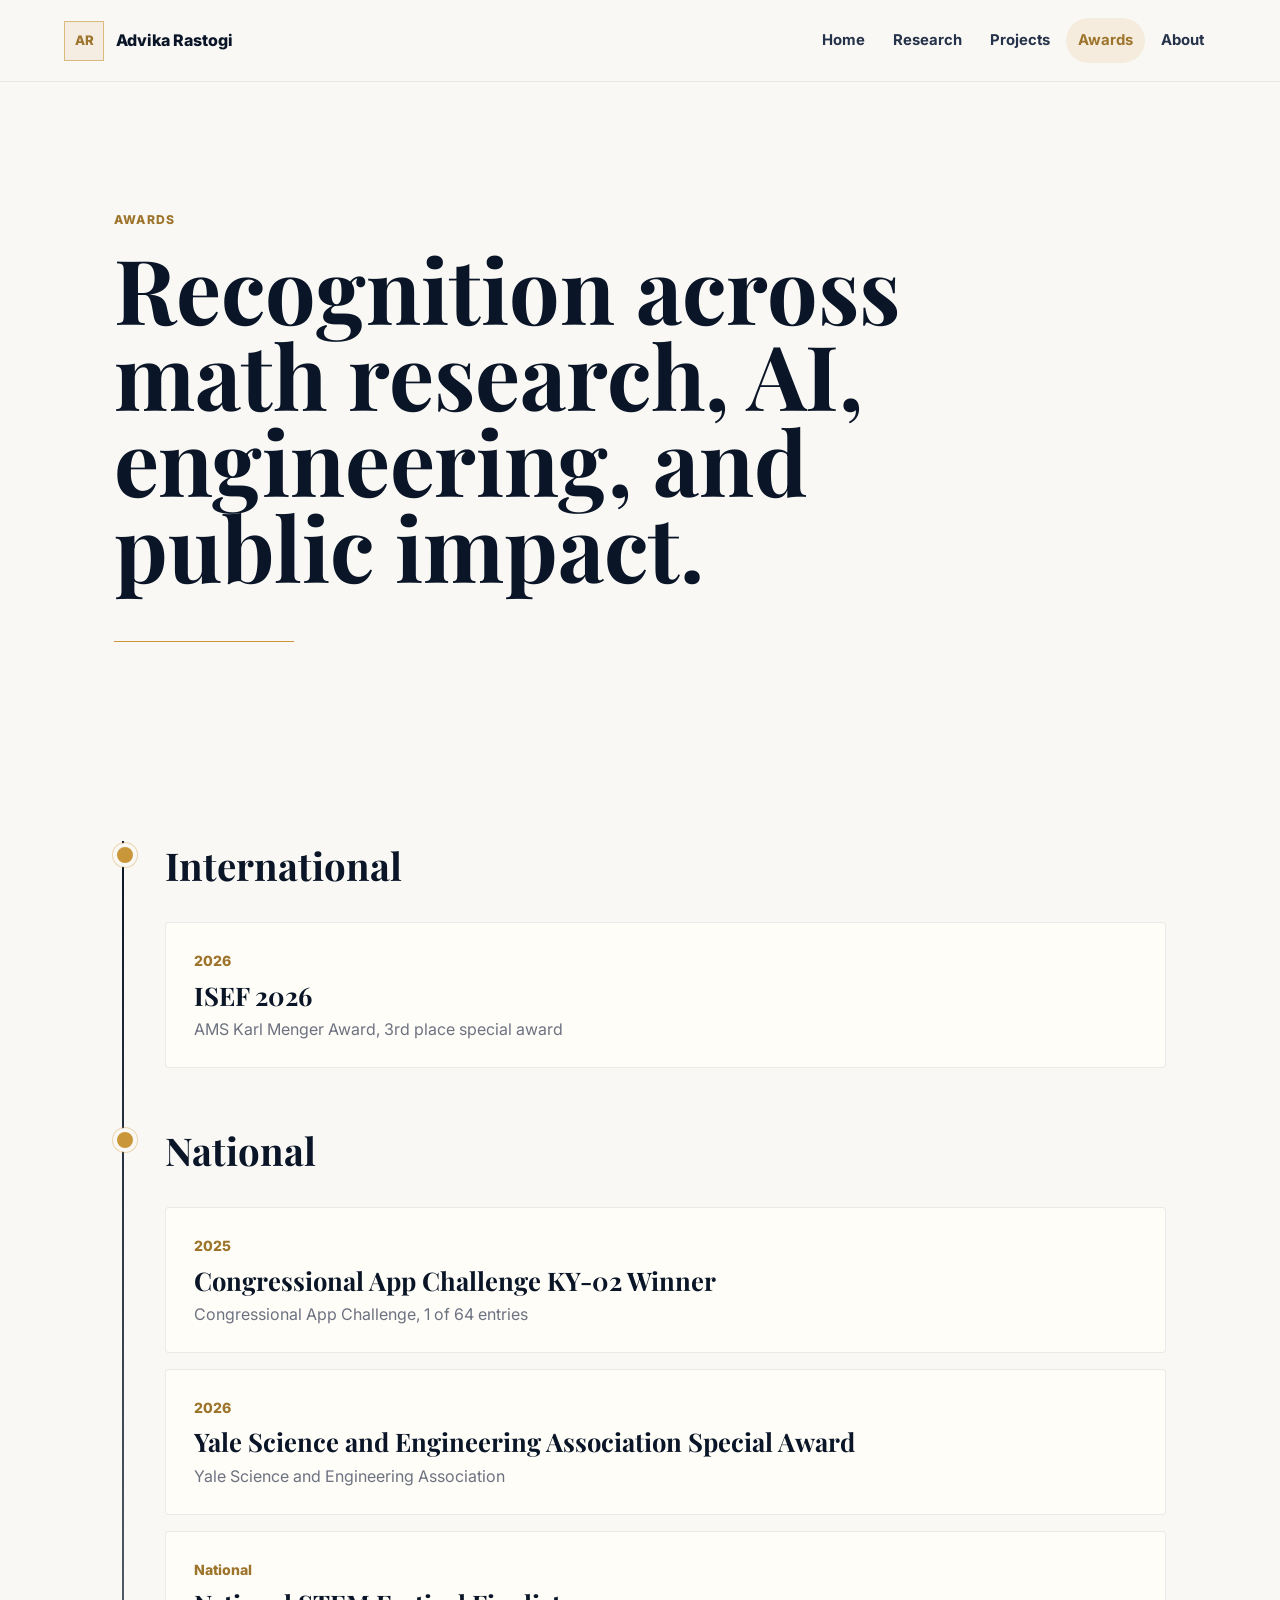
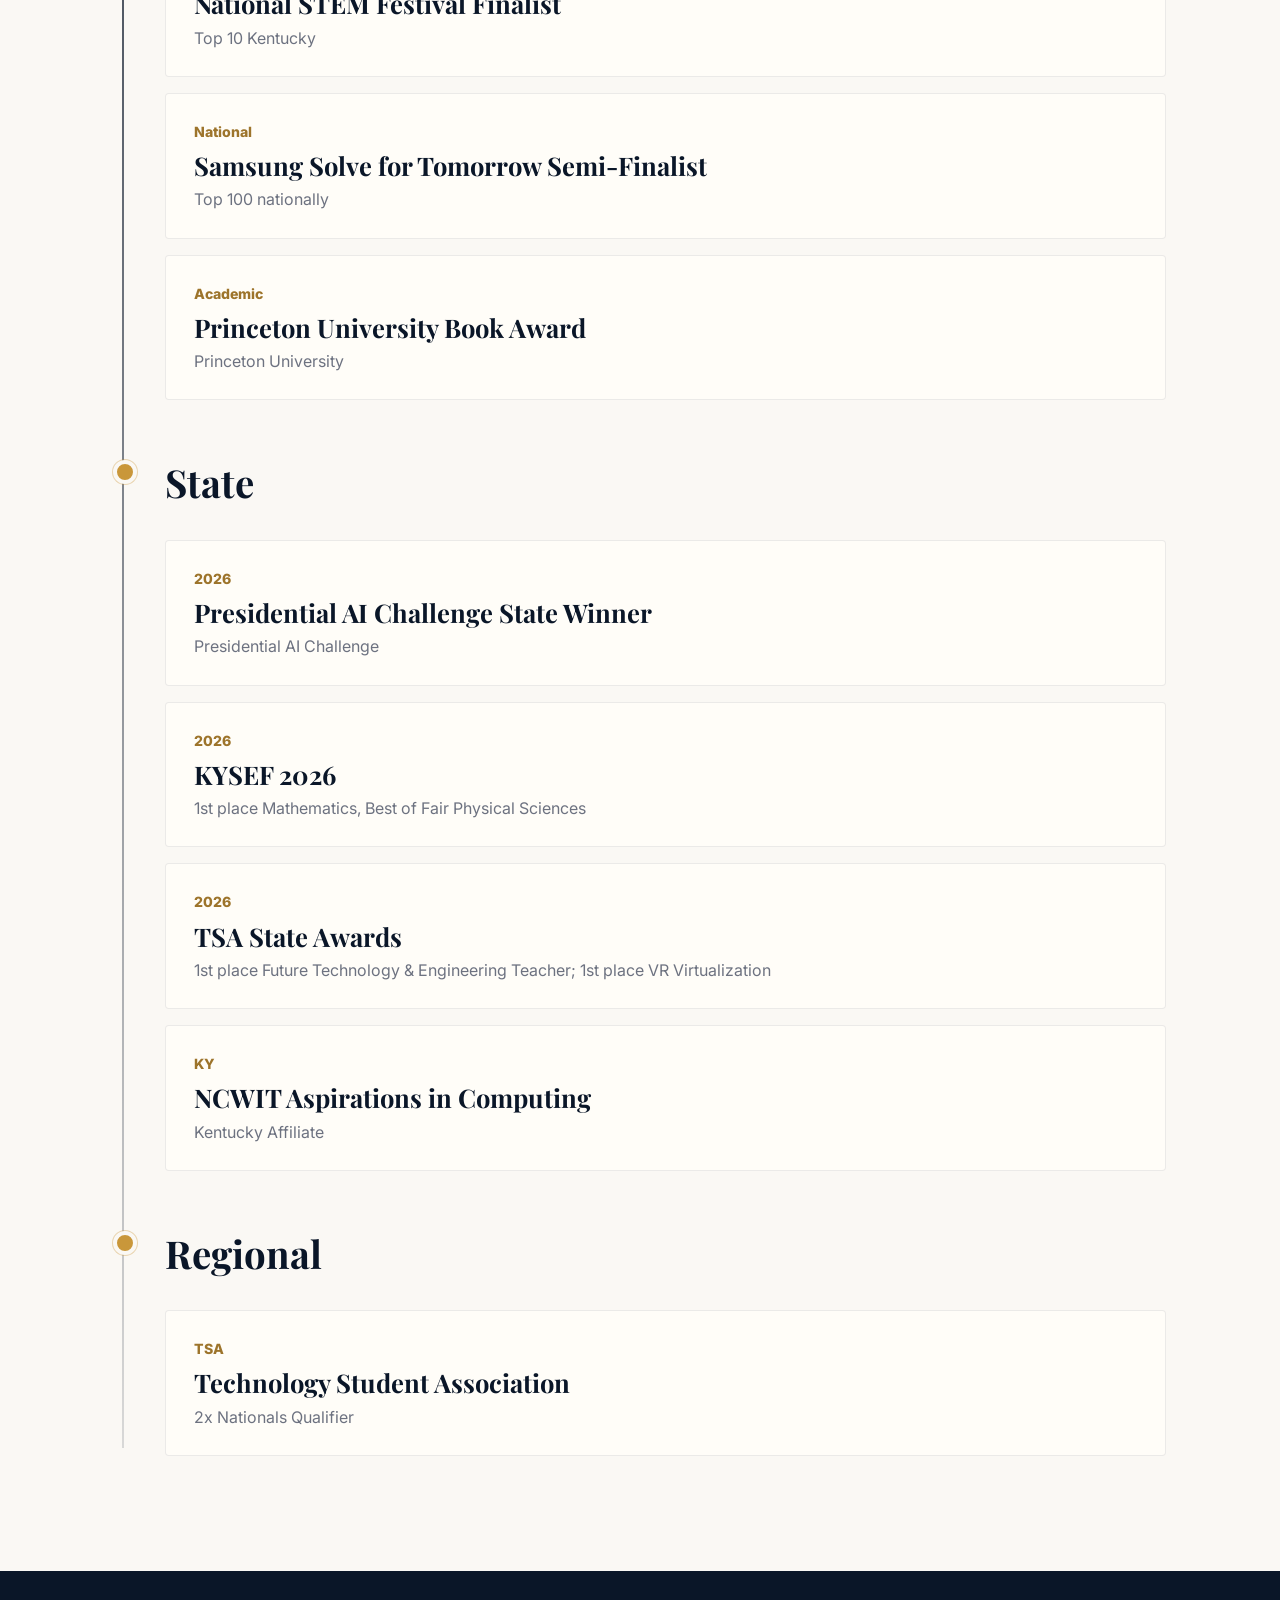
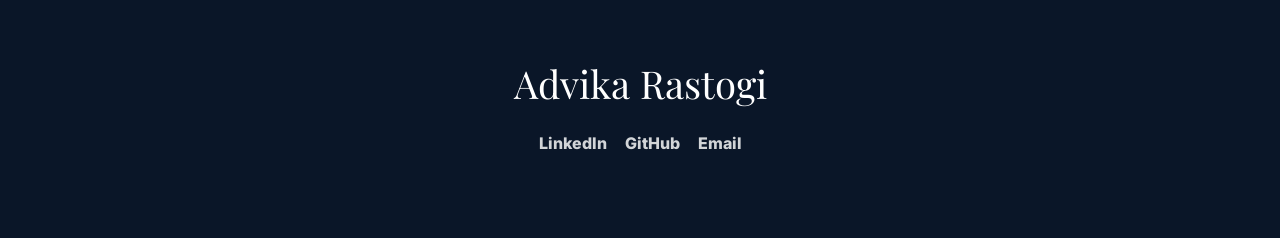
==== awards.html @ 5e6feca5 "Add files via upload" ====
<!doctype html>
<html lang="en">
  <head>
    <meta charset="utf-8">
    <meta name="viewport" content="width=device-width, initial-scale=1">
    <title>Awards | Advika Rastogi</title>
    <meta name="description" content="Awards and recognition earned by Advika Rastogi in research, AI, engineering, and STEM leadership.">
    <link rel="preconnect" href="https://fonts.googleapis.com">
    <link rel="preconnect" href="https://fonts.gstatic.com" crossorigin>
    <link href="https://fonts.googleapis.com/css2?family=Inter:wght@400;500;600;700;800&family=Playfair+Display:wght@600;700;800&display=swap" rel="stylesheet">
    <link rel="stylesheet" href="styles.css">
  </head>
  <body>
    <header class="site-header">
      <a class="brand" href="index.html"><span class="brand-mark">AR</span><span>Advika Rastogi</span></a>
      <button class="nav-toggle" type="button" aria-label="Open navigation" aria-expanded="false"><span></span><span></span><span></span></button>
      <nav class="site-nav" aria-label="Primary navigation">
        <a href="index.html">Home</a>
        <a href="research.html">Research</a>
        <a href="projects.html">Projects</a>
        <a href="awards.html">Awards</a>
        <a href="about.html">About</a>
      </nav>
    </header>

    <main>
      <section class="page-hero">
        <p class="eyebrow reveal">Awards</p>
        <h1 class="reveal">Recognition across math research, AI, engineering, and public impact.</h1>
      </section>

      <section class="section cream-section">
        <div class="tiered-timeline">
          <section class="award-tier reveal">
            <h2>International</h2>
            <article class="timeline-item"><span>2026</span><h3>ISEF 2026</h3><p>AMS Karl Menger Award, 3rd place special award</p></article>
          </section>
          <section class="award-tier reveal">
            <h2>National</h2>
            <article class="timeline-item"><span>2025</span><h3>Congressional App Challenge KY-02 Winner</h3><p>Congressional App Challenge, 1 of 64 entries</p></article>
            <article class="timeline-item"><span>2026</span><h3>Yale Science and Engineering Association Special Award</h3><p>Yale Science and Engineering Association</p></article>
            <article class="timeline-item"><span>National</span><h3>National STEM Festival Finalist</h3><p>Top 10 Kentucky</p></article>
            <article class="timeline-item"><span>National</span><h3>Samsung Solve for Tomorrow Semi-Finalist</h3><p>Top 100 nationally</p></article>
            <article class="timeline-item"><span>Academic</span><h3>Princeton University Book Award</h3><p>Princeton University</p></article>
          </section>
          <section class="award-tier reveal">
            <h2>State</h2>
            <article class="timeline-item"><span>2026</span><h3>Presidential AI Challenge State Winner</h3><p>Presidential AI Challenge</p></article>
            <article class="timeline-item"><span>2026</span><h3>KYSEF 2026</h3><p>1st place Mathematics, Best of Fair Physical Sciences</p></article>
            <article class="timeline-item"><span>2026</span><h3>TSA State Awards</h3><p>1st place Future Technology & Engineering Teacher; 1st place VR Virtualization</p></article>
            <article class="timeline-item"><span>KY</span><h3>NCWIT Aspirations in Computing</h3><p>Kentucky Affiliate</p></article>
          </section>
          <section class="award-tier reveal">
            <h2>Regional</h2>
            <article class="timeline-item"><span>TSA</span><h3>Technology Student Association</h3><p>2x Nationals Qualifier</p></article>
          </section>
        </div>
      </section>
    </main>

    <footer class="site-footer">
      <p>Advika Rastogi</p>
      <div><a href="#" aria-disabled="true">LinkedIn</a><a href="#" aria-disabled="true">GitHub</a><a href="mailto:advika@example.com">Email</a></div>
    </footer>
    <script src="script.js"></script>
  </body>
</html>
---- styles.css ----
:root {
  --cream: #faf8f4;
  --cream-2: #f1eadf;
  --warm-card: #fffdf8;
  --navy: #0a1628;
  --navy-soft: #24324a;
  --muted: #6d7280;
  --gold: #c9973a;
  --gold-dark: #9d742b;
  --line: rgba(10, 22, 40, 0.12);
  --white: #ffffff;
  --shadow: 0 18px 50px rgba(31, 23, 10, 0.09);
  --shadow-strong: 0 24px 68px rgba(31, 23, 10, 0.16);
}

* {
  box-sizing: border-box;
}

html {
  scroll-behavior: smooth;
}

body {
  margin: 0;
  color: var(--navy);
  background: var(--cream);
  font-family: "Inter", Arial, sans-serif;
  line-height: 1.7;
}

a {
  color: inherit;
  text-decoration: none;
}

p,
h1,
h2,
h3 {
  margin-top: 0;
}

p {
  color: var(--muted);
}

h1,
h2,
h3 {
  color: var(--navy);
  font-family: "Playfair Display", Georgia, serif;
  letter-spacing: 0;
}

.site-header {
  position: sticky;
  top: 0;
  z-index: 20;
  display: flex;
  align-items: center;
  justify-content: space-between;
  gap: 28px;
  padding: 18px clamp(20px, 5vw, 76px);
  background: rgba(250, 248, 244, 0.9);
  border-bottom: 1px solid rgba(10, 22, 40, 0.08);
  backdrop-filter: blur(16px);
}

.brand {
  display: inline-flex;
  align-items: center;
  gap: 12px;
  color: var(--navy);
  font-weight: 800;
}

.brand-mark {
  display: inline-grid;
  place-items: center;
  width: 40px;
  height: 40px;
  border: 1px solid rgba(201, 151, 58, 0.6);
  color: var(--gold-dark);
  background: rgba(201, 151, 58, 0.1);
  font-size: 0.82rem;
}

.site-nav {
  display: flex;
  align-items: center;
  gap: 4px;
}

.site-nav a {
  padding: 10px 12px;
  border-radius: 999px;
  color: var(--navy-soft);
  font-size: 0.93rem;
  font-weight: 700;
  transition: color 180ms ease, background 180ms ease;
}

.site-nav a:hover,
.site-nav a.active {
  color: var(--gold-dark);
  background: rgba(201, 151, 58, 0.12);
}

.nav-toggle {
  display: none;
  width: 44px;
  height: 44px;
  border: 1px solid var(--line);
  background: transparent;
  border-radius: 999px;
  cursor: pointer;
}

.nav-toggle span {
  display: block;
  width: 18px;
  height: 2px;
  margin: 4px auto;
  background: var(--navy);
}

.photo-hero {
  position: relative;
  min-height: calc(100vh - 78px);
  display: grid;
  align-items: center;
  overflow: hidden;
  padding: clamp(96px, 14vw, 172px) clamp(20px, 5vw, 76px);
  background:
    linear-gradient(90deg, rgba(10, 22, 40, 0.92) 0%, rgba(10, 22, 40, 0.76) 46%, rgba(10, 22, 40, 0.32) 100%),
    url("https://images.unsplash.com/photo-1506744038136-46273834b3fb?auto=format&fit=crop&w=2200&q=82") center / cover;
}

.photo-hero::after {
  content: "";
  position: absolute;
  inset: 0;
  pointer-events: none;
  background-image:
    linear-gradient(30deg, rgba(255, 255, 255, 0.07) 1px, transparent 1px),
    linear-gradient(120deg, rgba(201, 151, 58, 0.08) 1px, transparent 1px);
  background-size: 78px 78px;
  opacity: 0.28;
  animation: drift 28s linear infinite;
}

@keyframes drift {
  from { transform: translate3d(0, 0, 0); }
  to { transform: translate3d(-78px, 0, 0); }
}

.hero-content {
  position: relative;
  z-index: 1;
  width: min(100%, 1180px);
  max-width: 1180px;
  margin: 0 auto;
}

.hero-content.minimal {
  max-width: 900px;
}

.hero h1 {
  margin-bottom: 16px;
  color: var(--white);
  font-size: clamp(4rem, 10vw, 9rem);
  line-height: 0.9;
}

.tagline {
  margin-bottom: 20px;
  color: var(--white);
  font-family: "Playfair Display", Georgia, serif;
  font-size: clamp(2.1rem, 5vw, 5rem);
  font-weight: 700;
  line-height: 1;
}

.hero-copy {
  max-width: 720px;
  color: rgba(255, 255, 255, 0.82);
  font-size: clamp(1.05rem, 1.7vw, 1.28rem);
}

.hero-actions {
  display: flex;
  flex-wrap: wrap;
  gap: 14px;
  margin-top: 38px;
}

.page-hero,
.section {
  max-width: 1180px;
  margin: 0 auto;
  padding-left: clamp(20px, 5vw, 76px);
  padding-right: clamp(20px, 5vw, 76px);
}

.page-hero {
  padding-top: clamp(78px, 10vw, 132px);
  padding-bottom: clamp(42px, 6vw, 76px);
  background: var(--cream);
}

.page-hero::after {
  content: "";
  display: block;
  width: min(100%, 180px);
  height: 1px;
  margin-top: clamp(28px, 5vw, 52px);
  background: var(--gold);
}

.page-hero h1 {
  max-width: 900px;
  margin-bottom: 20px;
  font-size: clamp(3rem, 7vw, 6.2rem);
  line-height: 0.96;
}

.page-copy {
  max-width: 760px;
  color: var(--muted);
  font-size: clamp(1.05rem, 1.5vw, 1.22rem);
}

.section {
  padding-top: clamp(70px, 9vw, 124px);
  padding-bottom: clamp(70px, 9vw, 124px);
}

.section-tight {
  padding-top: clamp(22px, 4vw, 52px);
}

.cream-section {
  background: var(--cream);
}

.section-heading {
  max-width: 780px;
  margin-bottom: clamp(30px, 5vw, 58px);
}

.section-heading h2 {
  margin: 0;
  color: var(--navy);
  font-size: clamp(2.1rem, 4vw, 4rem);
  line-height: 1.02;
}

.eyebrow,
.card-kicker {
  display: block;
  margin: 0 0 14px;
  color: var(--gold-dark);
  font-size: 0.76rem;
  font-weight: 800;
  letter-spacing: 0.1em;
  text-transform: uppercase;
}

.button {
  display: inline-flex;
  align-items: center;
  justify-content: center;
  min-height: 48px;
  padding: 0 19px;
  border: 1px solid var(--gold);
  border-radius: 999px;
  color: var(--navy);
  background: var(--gold);
  font-weight: 800;
  transition: transform 180ms ease, box-shadow 180ms ease, background 180ms ease, border-color 180ms ease;
}

.button:hover {
  transform: translateY(-2px);
  box-shadow: 0 16px 32px rgba(157, 116, 43, 0.2);
}

.button.secondary {
  color: var(--white);
  border-color: rgba(255, 255, 255, 0.7);
  background: transparent;
}

.button.small {
  min-height: 40px;
  margin-top: auto;
  padding-inline: 16px;
  font-size: 0.9rem;
}

.button.outline-gold {
  color: var(--gold-dark);
  background: transparent;
}

.button.disabled {
  opacity: 0.7;
  cursor: default;
}

.button.disabled:hover {
  transform: none;
  box-shadow: none;
}

.bio-block {
  max-width: 980px;
  padding: clamp(28px, 4vw, 48px) 0 clamp(28px, 4vw, 48px) clamp(24px, 4vw, 44px);
  border-left: 4px solid var(--gold);
}

.bio-block p {
  max-width: 900px;
  margin-bottom: 18px;
  color: var(--navy-soft);
  font-size: clamp(1.2rem, 2vw, 1.58rem);
  line-height: 1.58;
}

.bio-block p:last-child {
  margin-bottom: 0;
}

.stats-grid,
.featured-grid,
.project-grid {
  display: grid;
  gap: 22px;
}

.stats-grid {
  grid-template-columns: repeat(4, minmax(0, 1fr));
}

.featured-grid {
  grid-template-columns: repeat(3, minmax(0, 1fr));
}

.project-grid {
  grid-template-columns: repeat(2, minmax(0, 1fr));
}

.metric-card,
.editorial-card,
.research-card,
.project-card,
.timeline-item,
.contact-card {
  border: 1px solid rgba(10, 22, 40, 0.06);
  border-radius: 4px;
  background: var(--warm-card);
  box-shadow: var(--shadow);
  transition: transform 180ms ease, box-shadow 180ms ease;
}

.metric-card:hover,
.editorial-card:hover,
.research-card:hover,
.project-card:hover,
.timeline-item:hover,
.contact-card:hover {
  transform: translateY(-4px);
  box-shadow: var(--shadow-strong);
}

.metric-card {
  min-height: 192px;
  padding: 30px;
}

.metric {
  display: block;
  margin-bottom: 18px;
  color: var(--navy);
  font-family: "Playfair Display", Georgia, serif;
  font-size: clamp(2.8rem, 5vw, 4.8rem);
  font-weight: 800;
  line-height: 0.95;
}

.metric-label {
  display: block;
  color: var(--muted);
  font-weight: 700;
  line-height: 1.35;
}

.editorial-card,
.project-card {
  min-height: 300px;
  display: flex;
  flex-direction: column;
  align-items: flex-start;
  padding: clamp(28px, 4vw, 40px);
  background: #fffaf0;
}

.editorial-card h3,
.project-card h2 {
  margin-bottom: 14px;
  font-size: clamp(1.6rem, 2.5vw, 2.35rem);
  line-height: 1.08;
}

.editorial-card p,
.project-card p {
  margin-bottom: 24px;
}

.text-link {
  margin-top: auto;
  color: var(--gold-dark);
  font-weight: 800;
}

.text-link:hover {
  color: var(--navy);
}

.research-list {
  display: grid;
  gap: clamp(30px, 5vw, 56px);
}

.research-card {
  padding: clamp(34px, 5vw, 58px);
  border-top: 4px solid var(--gold);
}

.research-card h2 {
  max-width: 980px;
  margin-bottom: 20px;
  font-size: clamp(1.85rem, 3.4vw, 3.35rem);
  line-height: 1.04;
}

.research-card p {
  max-width: 920px;
  margin-bottom: 16px;
}

.chip-list {
  display: flex;
  flex-wrap: wrap;
  gap: 10px;
  margin-top: 26px;
}

.chip-list span {
  display: inline-flex;
  align-items: center;
  min-height: 33px;
  padding: 6px 11px;
  border-radius: 999px;
  color: var(--navy);
  background: rgba(10, 22, 40, 0.08);
  font-size: 0.85rem;
  font-weight: 800;
}

.project-card .chip-list {
  margin-bottom: 28px;
}

.project-card .button.disabled {
  color: var(--gold-dark);
  background: transparent;
}

.tiered-timeline {
  position: relative;
  display: grid;
  gap: 50px;
  padding-left: clamp(24px, 4vw, 52px);
}

.tiered-timeline::before {
  content: "";
  position: absolute;
  left: 8px;
  top: 8px;
  bottom: 8px;
  width: 2px;
  background: linear-gradient(180deg, var(--navy), rgba(10, 22, 40, 0.14));
}

.award-tier {
  position: relative;
  display: grid;
  gap: 16px;
}

.award-tier::before {
  content: "";
  position: absolute;
  left: calc(clamp(24px, 4vw, 52px) * -1 - 1px);
  top: 10px;
  width: 16px;
  height: 16px;
  border: 4px solid var(--cream);
  border-radius: 50%;
  background: var(--gold);
  box-shadow: 0 0 0 1px rgba(201, 151, 58, 0.36);
}

.award-tier > h2 {
  margin-bottom: 8px;
  color: var(--navy);
  font-size: clamp(1.7rem, 3vw, 2.9rem);
}

.timeline-item {
  padding: 24px 28px;
  box-shadow: none;
  border: 1px solid rgba(10, 22, 40, 0.08);
}

.timeline-item span {
  color: var(--gold-dark);
  font-size: 0.88rem;
  font-weight: 800;
}

.timeline-item h3 {
  margin: 6px 0 6px;
  font-size: clamp(1.25rem, 2vw, 1.75rem);
  line-height: 1.15;
}

.timeline-item p {
  margin-bottom: 0;
}

.about-title h1 {
  font-size: clamp(4rem, 10vw, 9rem);
}

.two-column {
  display: grid;
  grid-template-columns: minmax(0, 1.25fr) minmax(320px, 0.75fr);
  gap: clamp(34px, 7vw, 90px);
  align-items: start;
}

.about-copy > p {
  max-width: 760px;
  margin-bottom: 20px;
  color: var(--navy-soft);
  font-size: clamp(1.08rem, 1.6vw, 1.28rem);
}

.info-stack {
  display: grid;
  gap: 36px;
  margin-top: clamp(36px, 5vw, 64px);
}

.info-stack h2 {
  margin-bottom: 12px;
  color: var(--navy);
  font-size: clamp(1.45rem, 2.4vw, 2.2rem);
}

.contact-card {
  position: sticky;
  top: 104px;
  padding: clamp(30px, 4vw, 42px);
}

.contact-card h2 {
  margin-bottom: 22px;
  font-size: clamp(1.65rem, 2.8vw, 2.7rem);
  line-height: 1.08;
}

.contact-card a {
  color: var(--gold-dark);
  font-weight: 800;
}

.contact-actions {
  display: flex;
  flex-wrap: wrap;
  gap: 12px;
  margin-top: 28px;
}

.site-footer {
  display: grid;
  place-items: center;
  gap: 14px;
  padding: clamp(48px, 7vw, 80px) clamp(20px, 5vw, 76px);
  color: rgba(255, 255, 255, 0.78);
  background: var(--navy);
  text-align: center;
}

.site-footer p {
  margin: 0;
  color: var(--white);
  font-family: "Playfair Display", Georgia, serif;
  font-size: clamp(1.6rem, 3vw, 2.6rem);
}

.site-footer div {
  display: flex;
  flex-wrap: wrap;
  justify-content: center;
  gap: 18px;
}

.site-footer a {
  color: rgba(255, 255, 255, 0.82);
  font-weight: 800;
}

.site-footer a:hover {
  color: var(--gold);
}

.reveal {
  opacity: 0;
  transform: translateY(22px);
  transition: opacity 680ms ease, transform 680ms ease;
}

.reveal.visible {
  opacity: 1;
  transform: translateY(0);
}

@media (max-width: 1020px) {
  .stats-grid,
  .featured-grid,
  .project-grid,
  .two-column {
    grid-template-columns: 1fr;
  }

  .contact-card {
    position: static;
  }
}

@media (max-width: 880px) {
  .nav-toggle {
    display: block;
  }

  .site-nav {
    position: absolute;
    left: 20px;
    right: 20px;
    top: 72px;
    display: none;
    flex-direction: column;
    align-items: stretch;
    padding: 12px;
    border: 1px solid rgba(10, 22, 40, 0.1);
    border-radius: 16px;
    background: rgba(250, 248, 244, 0.98);
  }

  .site-nav.open {
    display: flex;
  }

  .site-nav a {
    padding: 12px;
  }

  .photo-hero {
    min-height: auto;
  }
}

@media (max-width: 560px) {
  .site-header {
    padding: 14px 16px;
  }

  .brand span:last-child {
    display: none;
  }

  .site-nav {
    left: 16px;
    right: 16px;
  }

  .hero-actions,
  .contact-actions {
    align-items: stretch;
    flex-direction: column;
  }

  .button {
    width: 100%;
  }

  .bio-block {
    padding-left: 22px;
  }

  .tiered-timeline {
    padding-left: 24px;
  }

  .award-tier::before {
    left: -24px;
  }
}

@media (prefers-reduced-motion: reduce) {
  html {
    scroll-behavior: auto;
  }

  *,
  *::before,
  *::after {
    animation-duration: 0.01ms !important;
    animation-iteration-count: 1 !important;
    transition-duration: 0.01ms !important;
  }

  .reveal {
    opacity: 1;
    transform: none;
  }
}
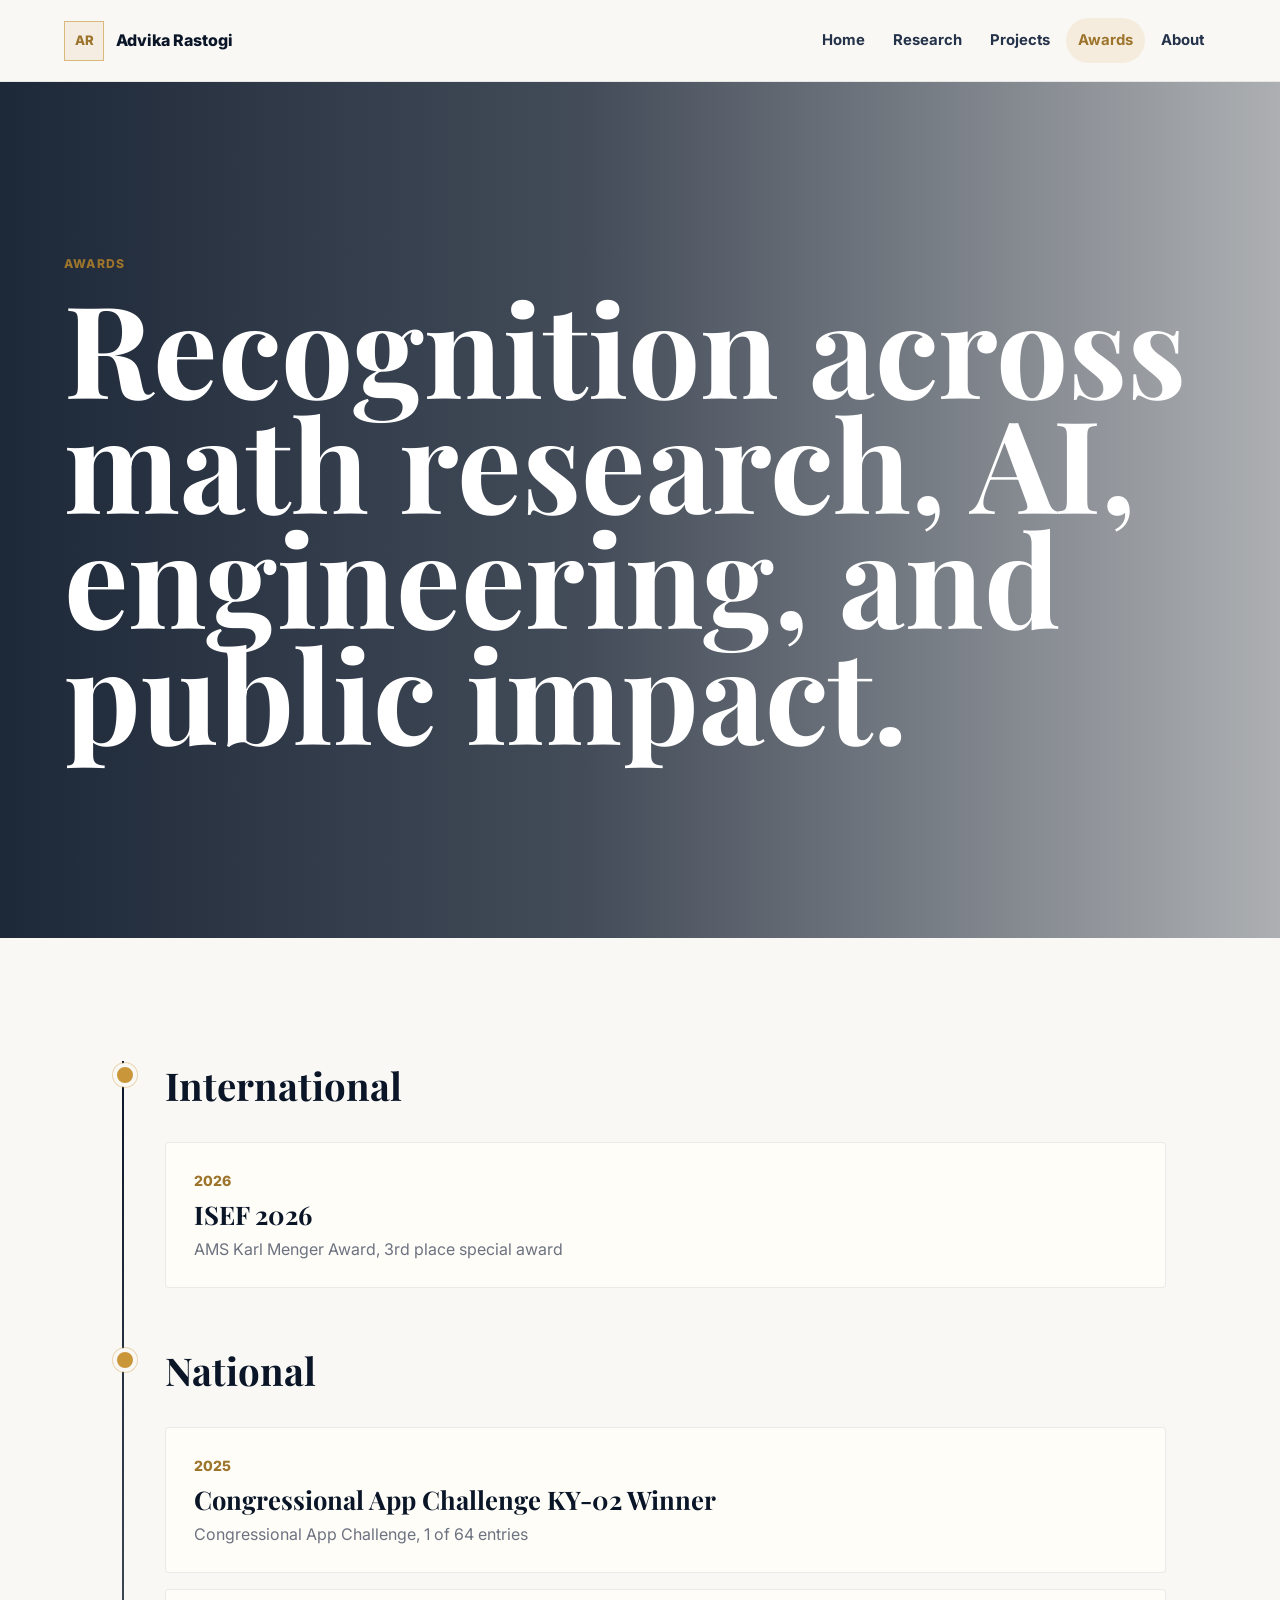
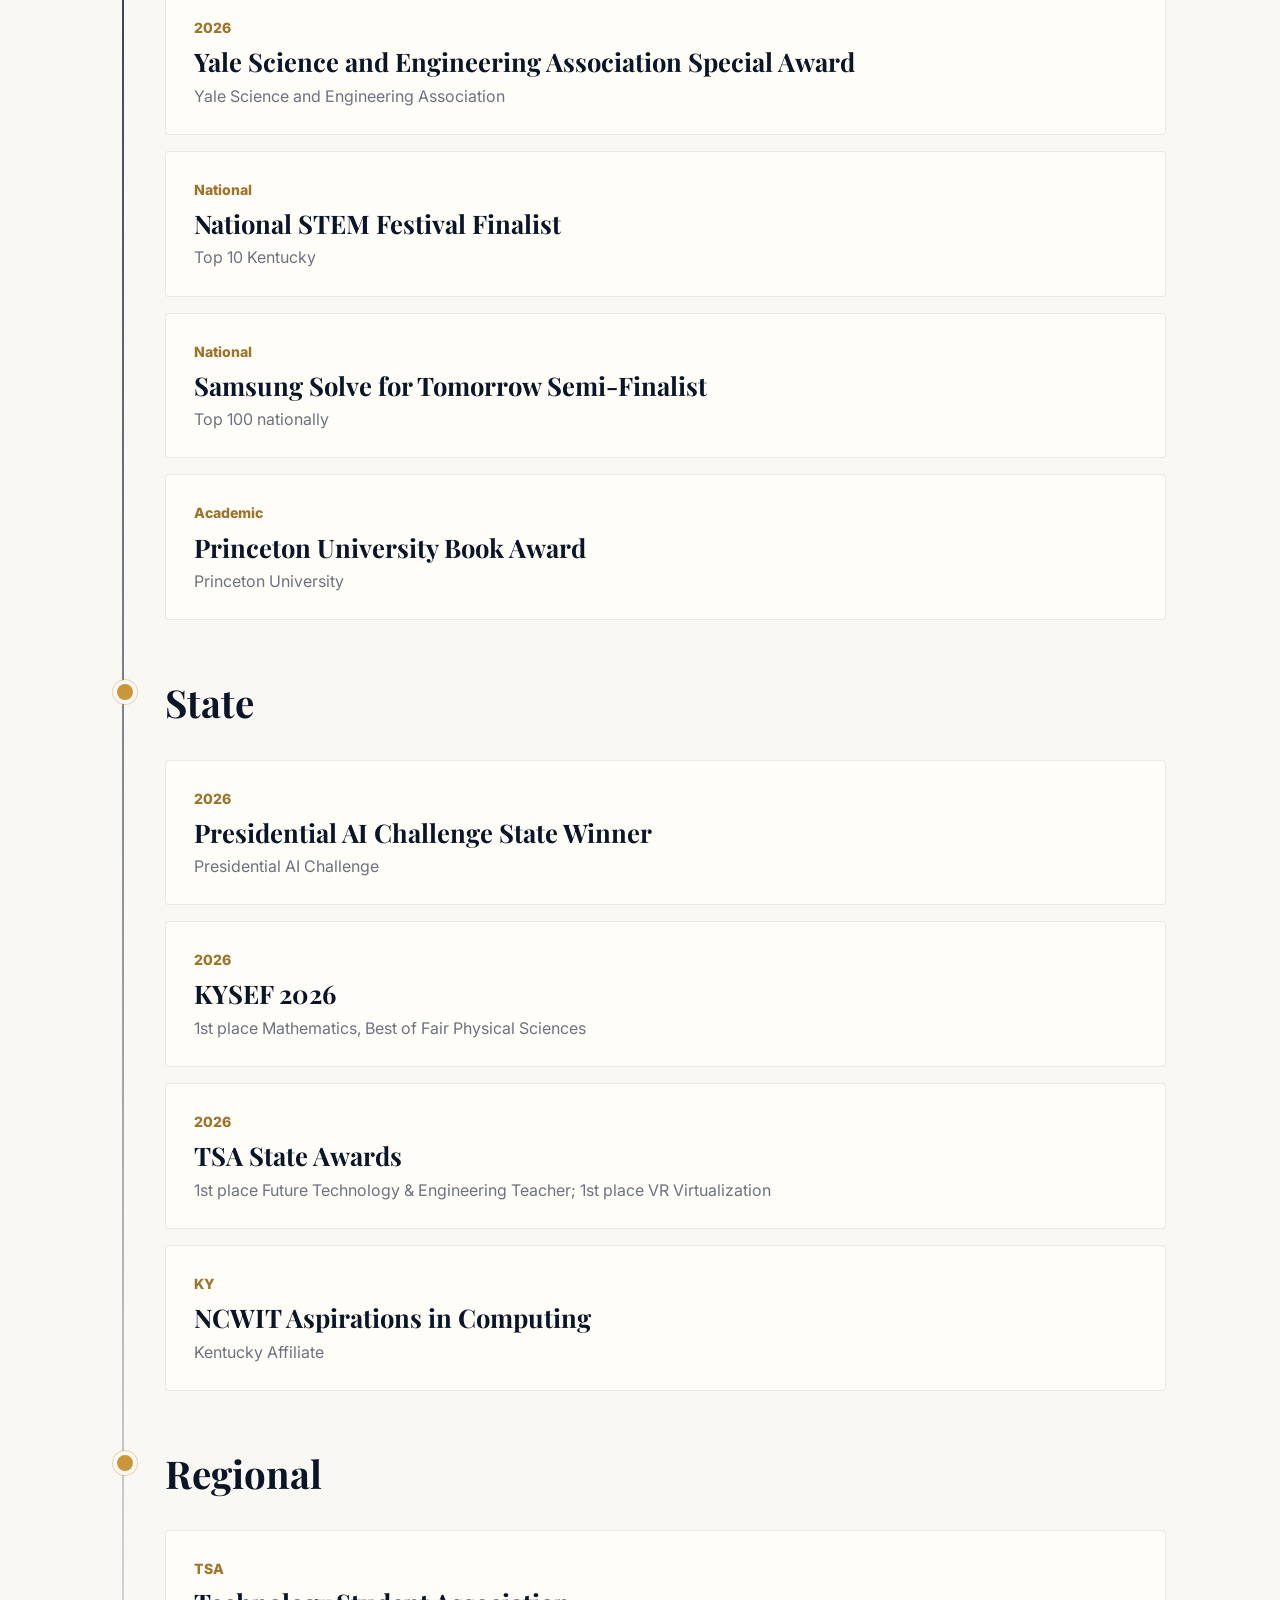
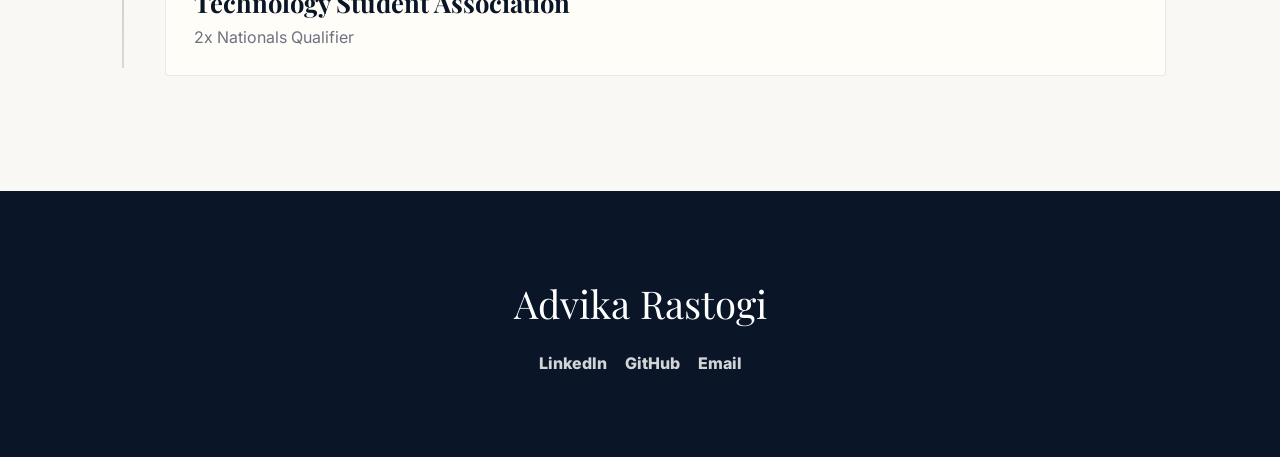
==== commit 6b430fa4: "Change section class from 'page-hero' to 'photo-hero'" ====
--- a/awards.html
+++ b/awards.html
@@ -24,7 +24,7 @@
     </header>
 
     <main>
-      <section class="page-hero">
+      <section class="hero photo-hero">
         <p class="eyebrow reveal">Awards</p>
         <h1 class="reveal">Recognition across math research, AI, engineering, and public impact.</h1>
       </section>
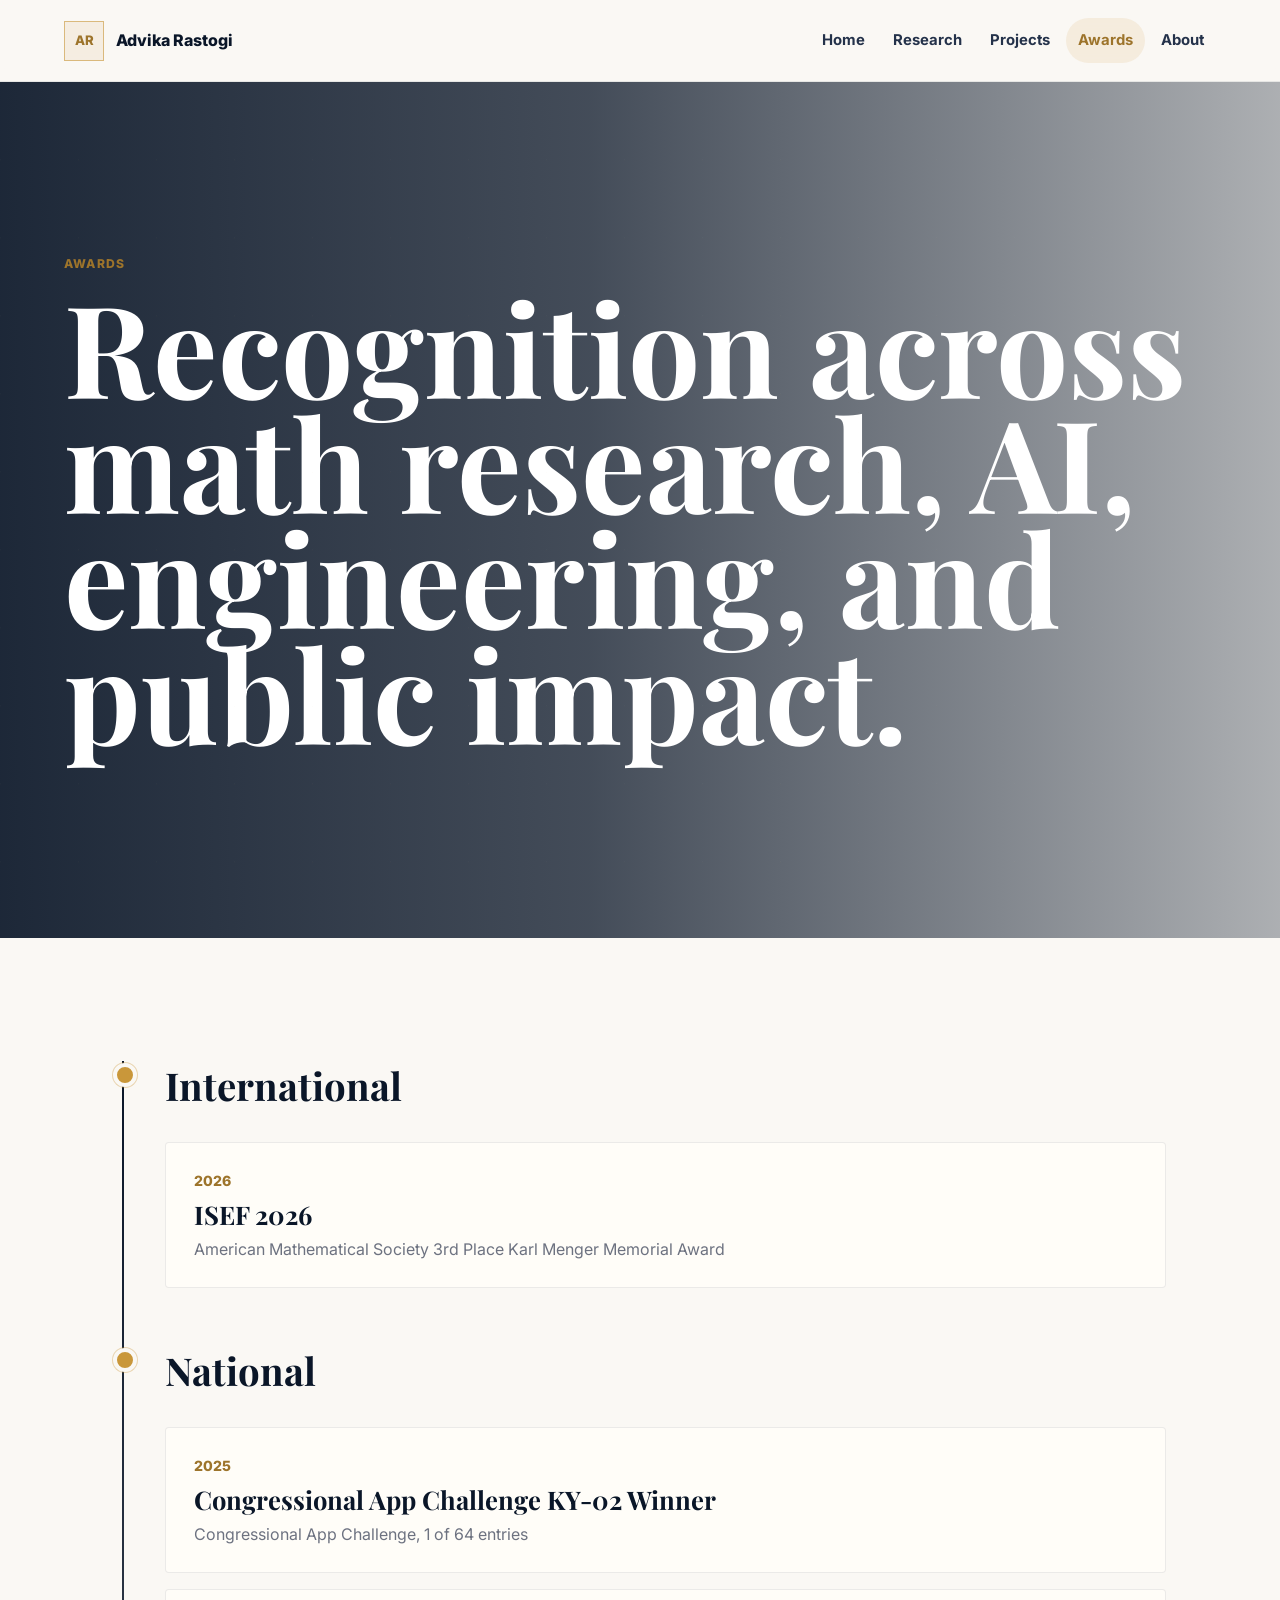
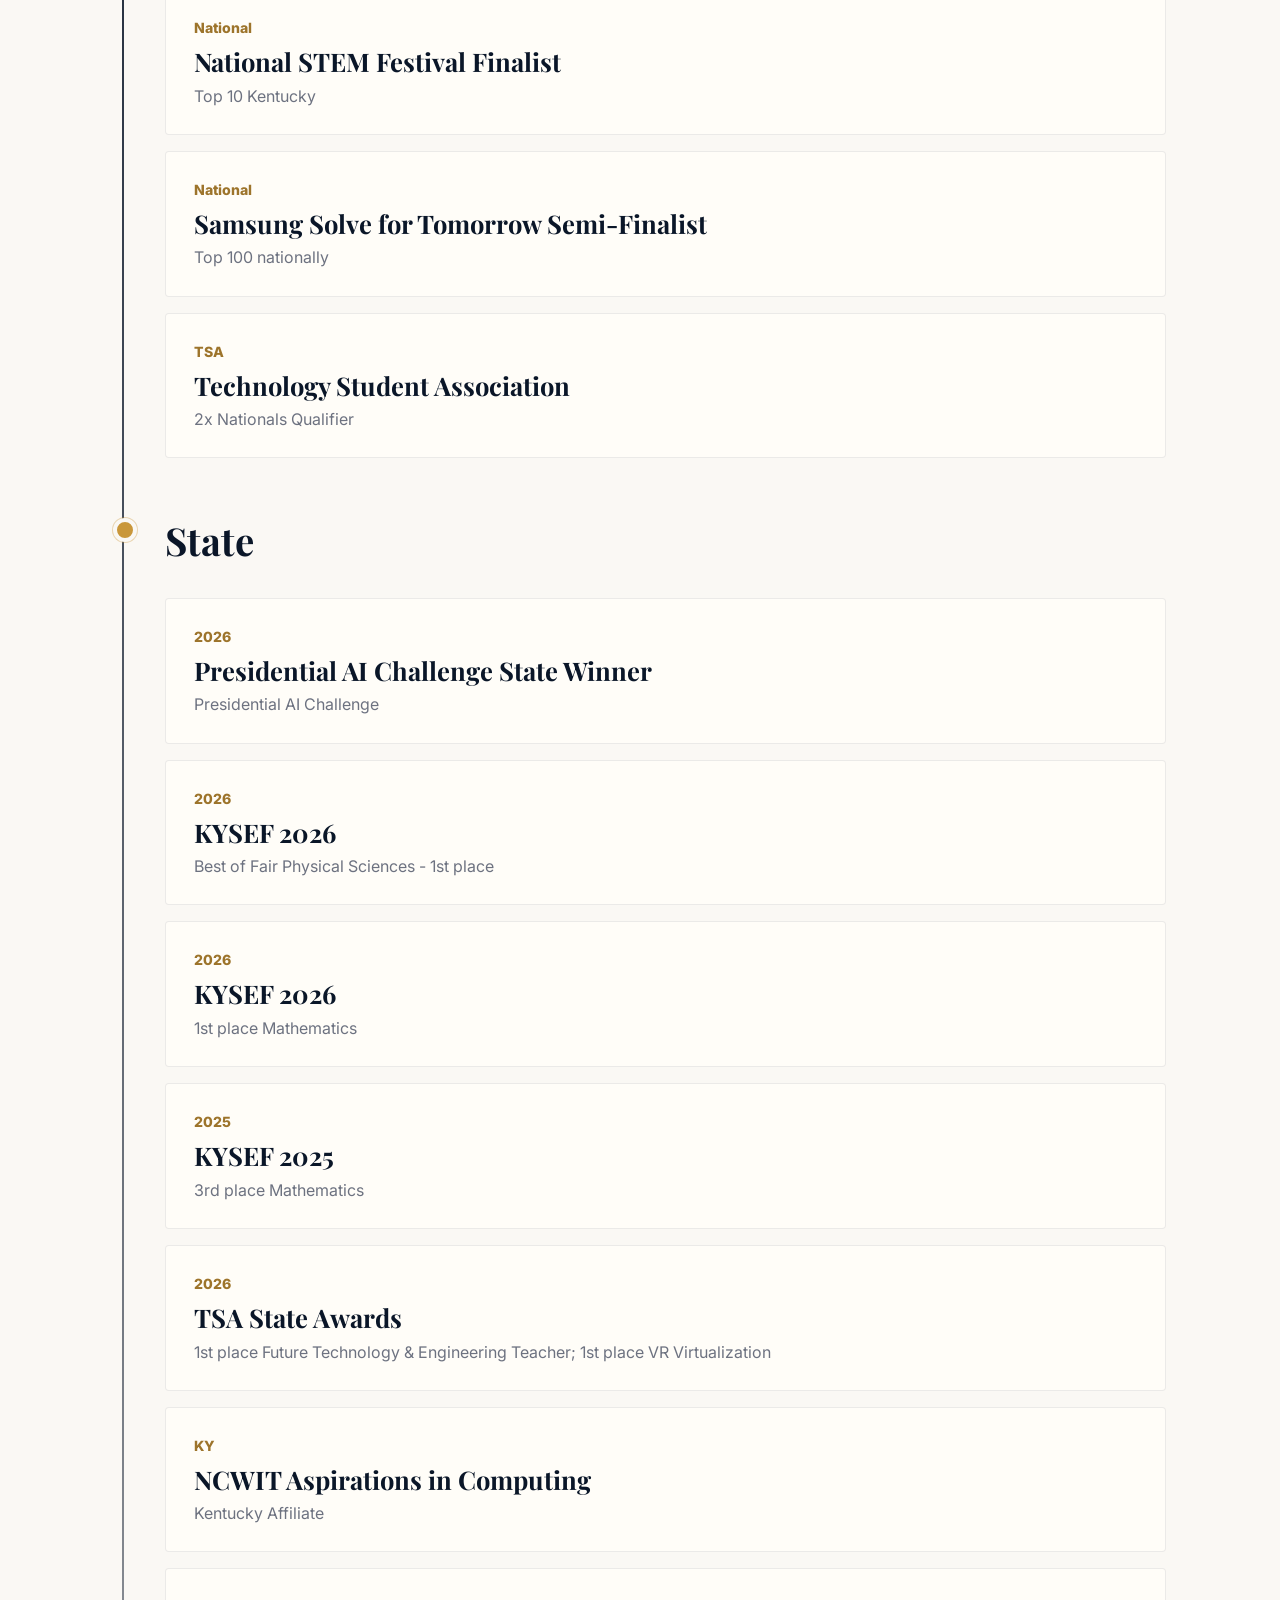
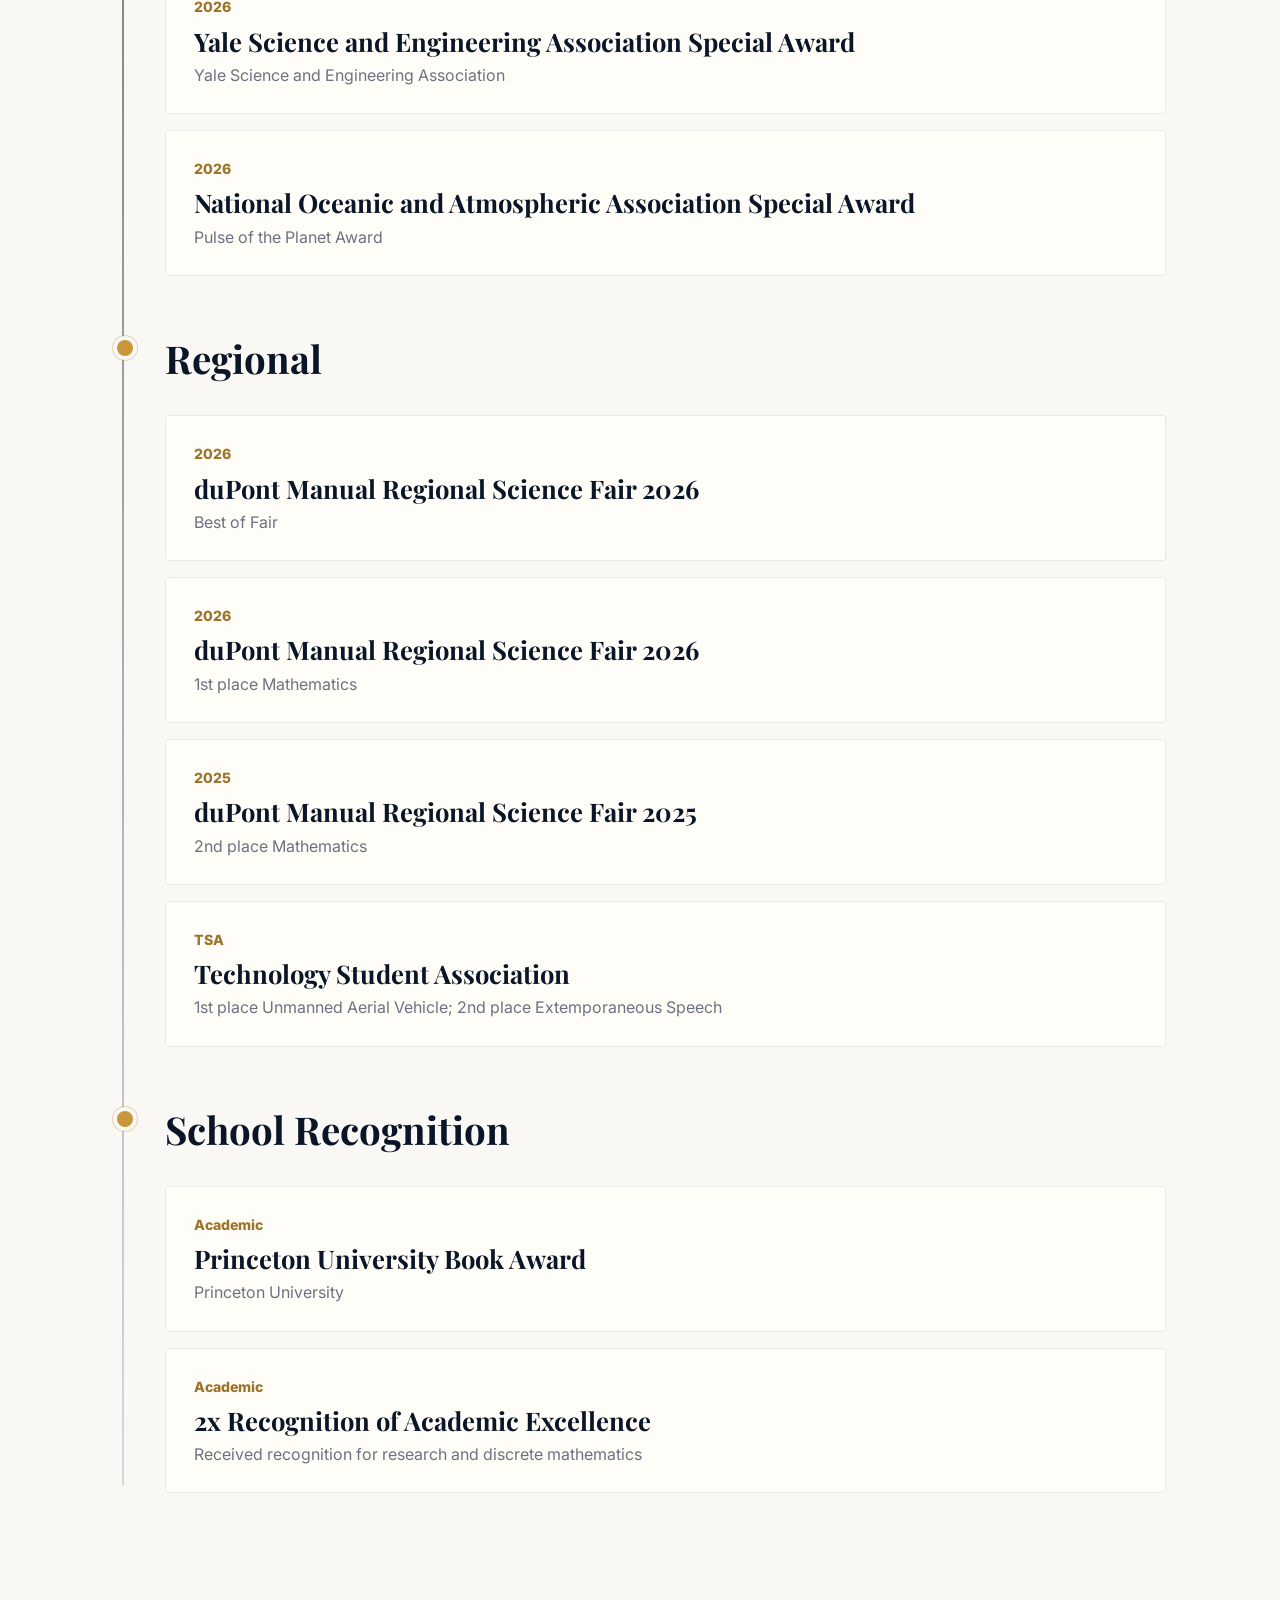
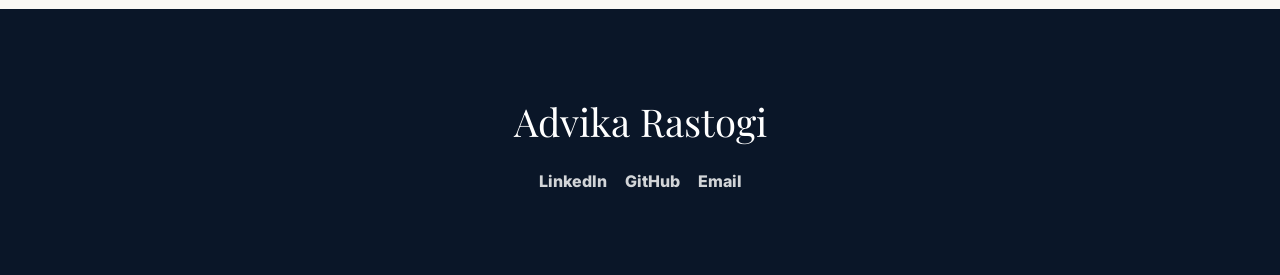
==== commit 60b77f7b: "Modify awards list with updated descriptions and new entries Updated award descriptions and added ne" ====
--- a/awards.html
+++ b/awards.html
@@ -33,26 +33,37 @@
         <div class="tiered-timeline">
           <section class="award-tier reveal">
             <h2>International</h2>
-            <article class="timeline-item"><span>2026</span><h3>ISEF 2026</h3><p>AMS Karl Menger Award, 3rd place special award</p></article>
+            <article class="timeline-item"><span>2026</span><h3>ISEF 2026</h3><p>American Mathematical Society 3rd Place Karl Menger Memorial Award</p></article>
           </section>
           <section class="award-tier reveal">
             <h2>National</h2>
             <article class="timeline-item"><span>2025</span><h3>Congressional App Challenge KY-02 Winner</h3><p>Congressional App Challenge, 1 of 64 entries</p></article>
-            <article class="timeline-item"><span>2026</span><h3>Yale Science and Engineering Association Special Award</h3><p>Yale Science and Engineering Association</p></article>
             <article class="timeline-item"><span>National</span><h3>National STEM Festival Finalist</h3><p>Top 10 Kentucky</p></article>
             <article class="timeline-item"><span>National</span><h3>Samsung Solve for Tomorrow Semi-Finalist</h3><p>Top 100 nationally</p></article>
-            <article class="timeline-item"><span>Academic</span><h3>Princeton University Book Award</h3><p>Princeton University</p></article>
+            <article class="timeline-item"><span>TSA</span><h3>Technology Student Association</h3><p>2x Nationals Qualifier</p></article>
           </section>
           <section class="award-tier reveal">
             <h2>State</h2>
             <article class="timeline-item"><span>2026</span><h3>Presidential AI Challenge State Winner</h3><p>Presidential AI Challenge</p></article>
-            <article class="timeline-item"><span>2026</span><h3>KYSEF 2026</h3><p>1st place Mathematics, Best of Fair Physical Sciences</p></article>
+            <article class="timeline-item"><span>2026</span><h3>KYSEF 2026</h3><p>Best of Fair Physical Sciences - 1st place</p></article>
+            <article class="timeline-item"><span>2026</span><h3>KYSEF 2026</h3><p>1st place Mathematics</p></article>
+            <article class="timeline-item"><span>2025</span><h3>KYSEF 2025</h3><p>3rd place Mathematics</p></article>
             <article class="timeline-item"><span>2026</span><h3>TSA State Awards</h3><p>1st place Future Technology & Engineering Teacher; 1st place VR Virtualization</p></article>
             <article class="timeline-item"><span>KY</span><h3>NCWIT Aspirations in Computing</h3><p>Kentucky Affiliate</p></article>
+            <article class="timeline-item"><span>2026</span><h3>Yale Science and Engineering Association Special Award</h3><p>Yale Science and Engineering Association</p></article>
+            <article class="timeline-item"><span>2026</span><h3>National Oceanic and Atmospheric Association Special Award</h3><p>Pulse of the Planet Award</p></article>
           </section>
           <section class="award-tier reveal">
             <h2>Regional</h2>
-            <article class="timeline-item"><span>TSA</span><h3>Technology Student Association</h3><p>2x Nationals Qualifier</p></article>
+            <article class="timeline-item"><span>2026</span><h3>duPont Manual Regional Science Fair 2026</h3><p>Best of Fair</p></article>
+            <article class="timeline-item"><span>2026</span><h3>duPont Manual Regional Science Fair 2026</h3><p>1st place Mathematics</p></article>
+            <article class="timeline-item"><span>2025</span><h3>duPont Manual Regional Science Fair 2025</h3><p>2nd place Mathematics</p></article>
+            <article class="timeline-item"><span>TSA</span><h3>Technology Student Association</h3><p>1st place Unmanned Aerial Vehicle; 2nd place Extemporaneous Speech</p></article>
+          </section>
+          <section class="award-tier reveal">
+            <h2>School Recognition</h2>
+            <article class="timeline-item"><span>Academic</span><h3>Princeton University Book Award</h3><p>Princeton University</p></article>
+            <article class="timeline-item"><span>Academic</span><h3>2x Recognition of Academic Excellence</h3><p>Received recognition for research and discrete mathematics</p></article>
           </section>
         </div>
       </section>
